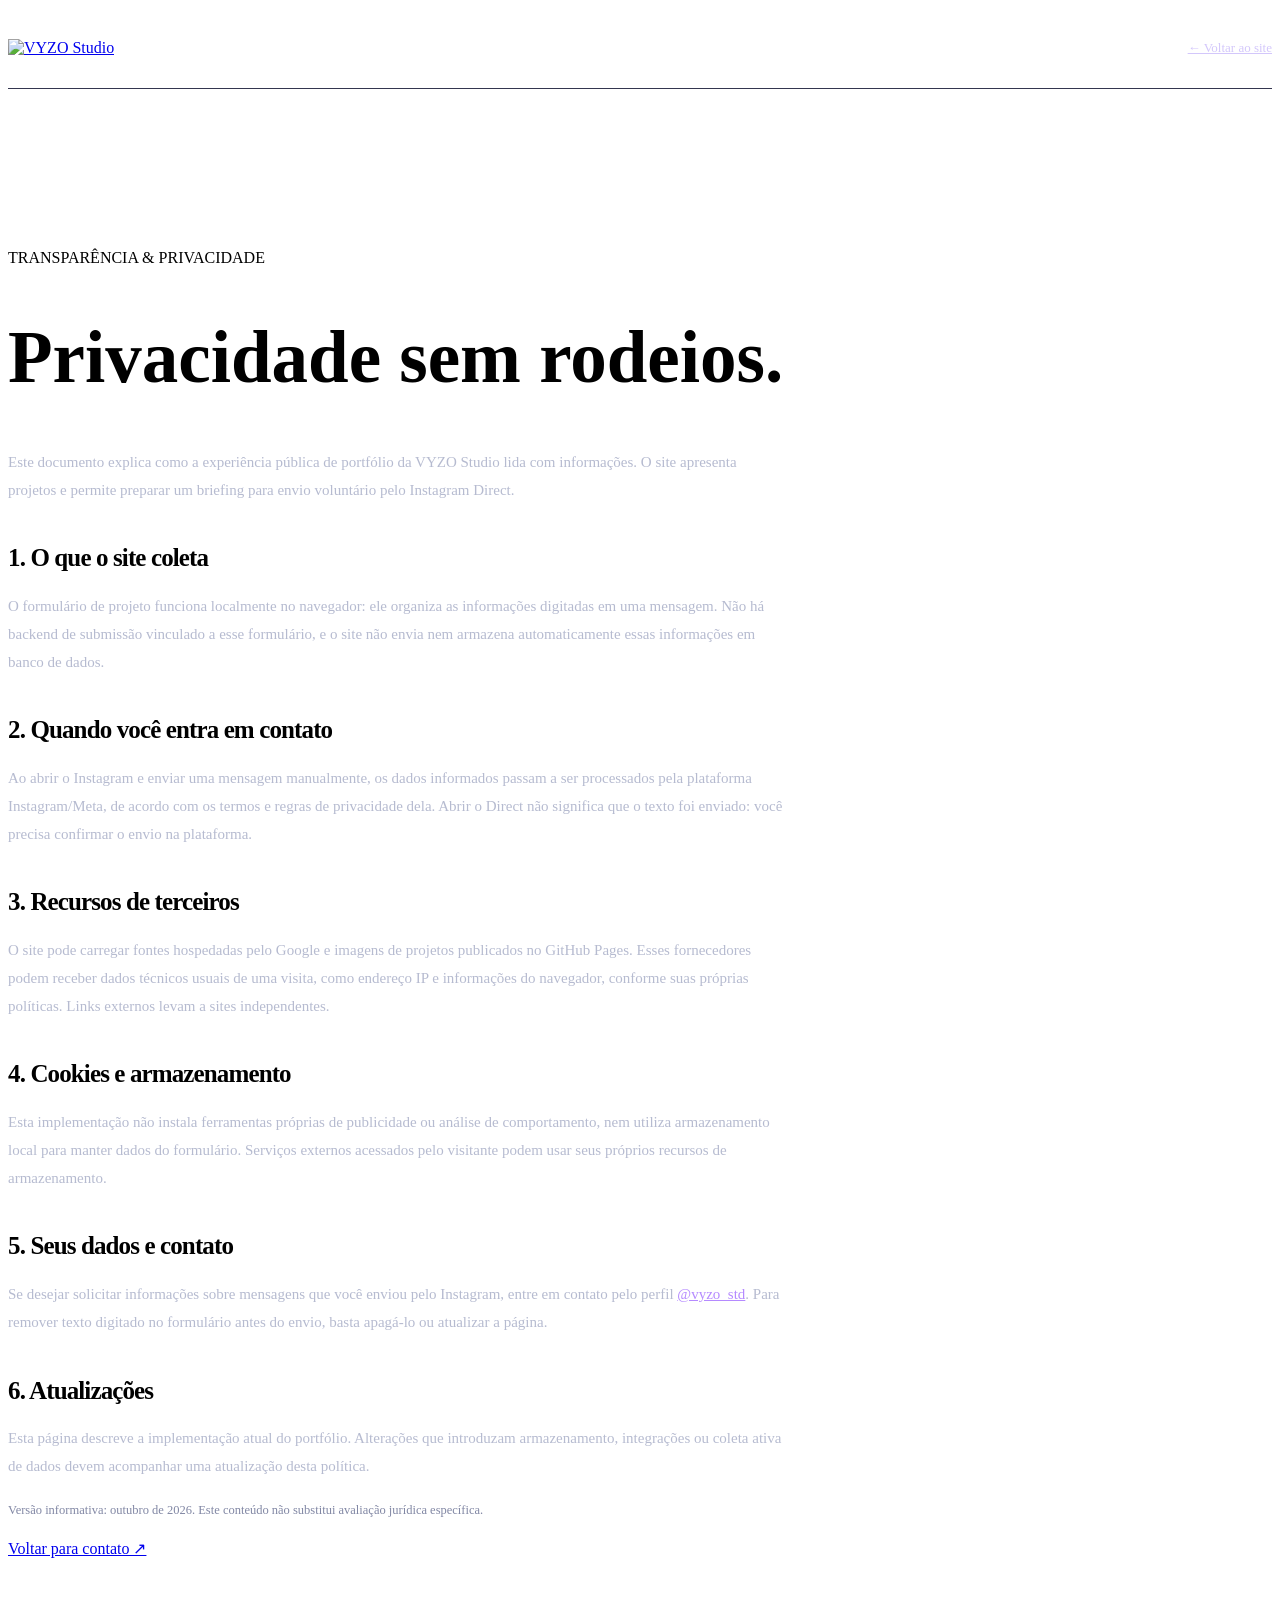
==== privacidade.html @ 5632caeb "docs: incluir privacidade.html no portfólio VYZO" ====
<!doctype html><html lang="pt-BR"><head><meta charset="utf-8"><meta name="viewport" content="width=device-width,initial-scale=1"><meta name="theme-color" content="#070911"><meta name="robots" content="index,follow"><meta name="description" content="Informações sobre privacidade e tratamento de dados no site VYZO Studio."><title>Privacidade — VYZO Studio</title><link rel="icon" href="assets/favicon.png"><link rel="stylesheet" href="styles.css"><style>.legal{padding-top:160px;padding-bottom:120px;max-width:1000px}.legal h1{font-size:clamp(44px,6vw,73px)}.legal h2{font-size:25px;margin-top:40px;letter-spacing:-.035em}.legal p,.legal li{color:#b6bbd0;line-height:1.85;font-size:15px}.legal li{margin-bottom:8px}.legal a:not(.button){color:#b58aff;text-decoration:underline}.legal small{color:#8187a4}.legal-header{height:80px;border-bottom:1px solid #34364f;display:flex;align-items:center;justify-content:space-between}.legal-header .brand{width:150px}.legal-header .brand img{width:135px}.legal-header>a:last-child{font-size:13px;color:#d3c7fb}.legal>article{max-width:780px}</style></head><body><header class="legal-header shell"><a class="brand" href="index.html" aria-label="VYZO Studio, início"><img src="assets/vyzo-logo.webp" alt="VYZO Studio"></a><a href="index.html">← Voltar ao site</a></header><main class="shell legal"><div class="kicker"><span class="small-square"></span> TRANSPARÊNCIA & PRIVACIDADE</div><h1>Privacidade <span class="gradient-text">sem rodeios.</span></h1><article><p>Este documento explica como a experiência pública de portfólio da VYZO Studio lida com informações. O site apresenta projetos e permite preparar um briefing para envio voluntário pelo Instagram Direct.</p><h2>1. O que o site coleta</h2><p>O formulário de projeto funciona localmente no navegador: ele organiza as informações digitadas em uma mensagem. Não há backend de submissão vinculado a esse formulário, e o site não envia nem armazena automaticamente essas informações em banco de dados.</p><h2>2. Quando você entra em contato</h2><p>Ao abrir o Instagram e enviar uma mensagem manualmente, os dados informados passam a ser processados pela plataforma Instagram/Meta, de acordo com os termos e regras de privacidade dela. Abrir o Direct não significa que o texto foi enviado: você precisa confirmar o envio na plataforma.</p><h2>3. Recursos de terceiros</h2><p>O site pode carregar fontes hospedadas pelo Google e imagens de projetos publicados no GitHub Pages. Esses fornecedores podem receber dados técnicos usuais de uma visita, como endereço IP e informações do navegador, conforme suas próprias políticas. Links externos levam a sites independentes.</p><h2>4. Cookies e armazenamento</h2><p>Esta implementação não instala ferramentas próprias de publicidade ou análise de comportamento, nem utiliza armazenamento local para manter dados do formulário. Serviços externos acessados pelo visitante podem usar seus próprios recursos de armazenamento.</p><h2>5. Seus dados e contato</h2><p>Se desejar solicitar informações sobre mensagens que você enviou pelo Instagram, entre em contato pelo perfil <a href="https://www.instagram.com/vyzo_std/" target="_blank" rel="noopener noreferrer">@vyzo_std</a>. Para remover texto digitado no formulário antes do envio, basta apagá-lo ou atualizar a página.</p><h2>6. Atualizações</h2><p>Esta página descreve a implementação atual do portfólio. Alterações que introduzam armazenamento, integrações ou coleta ativa de dados devem acompanhar uma atualização desta política.</p><p><small>Versão informativa: outubro de 2026. Este conteúdo não substitui avaliação jurídica específica.</small></p><a class="button button-primary" href="index.html#contato">Voltar para contato ↗</a></article></main></body></html>
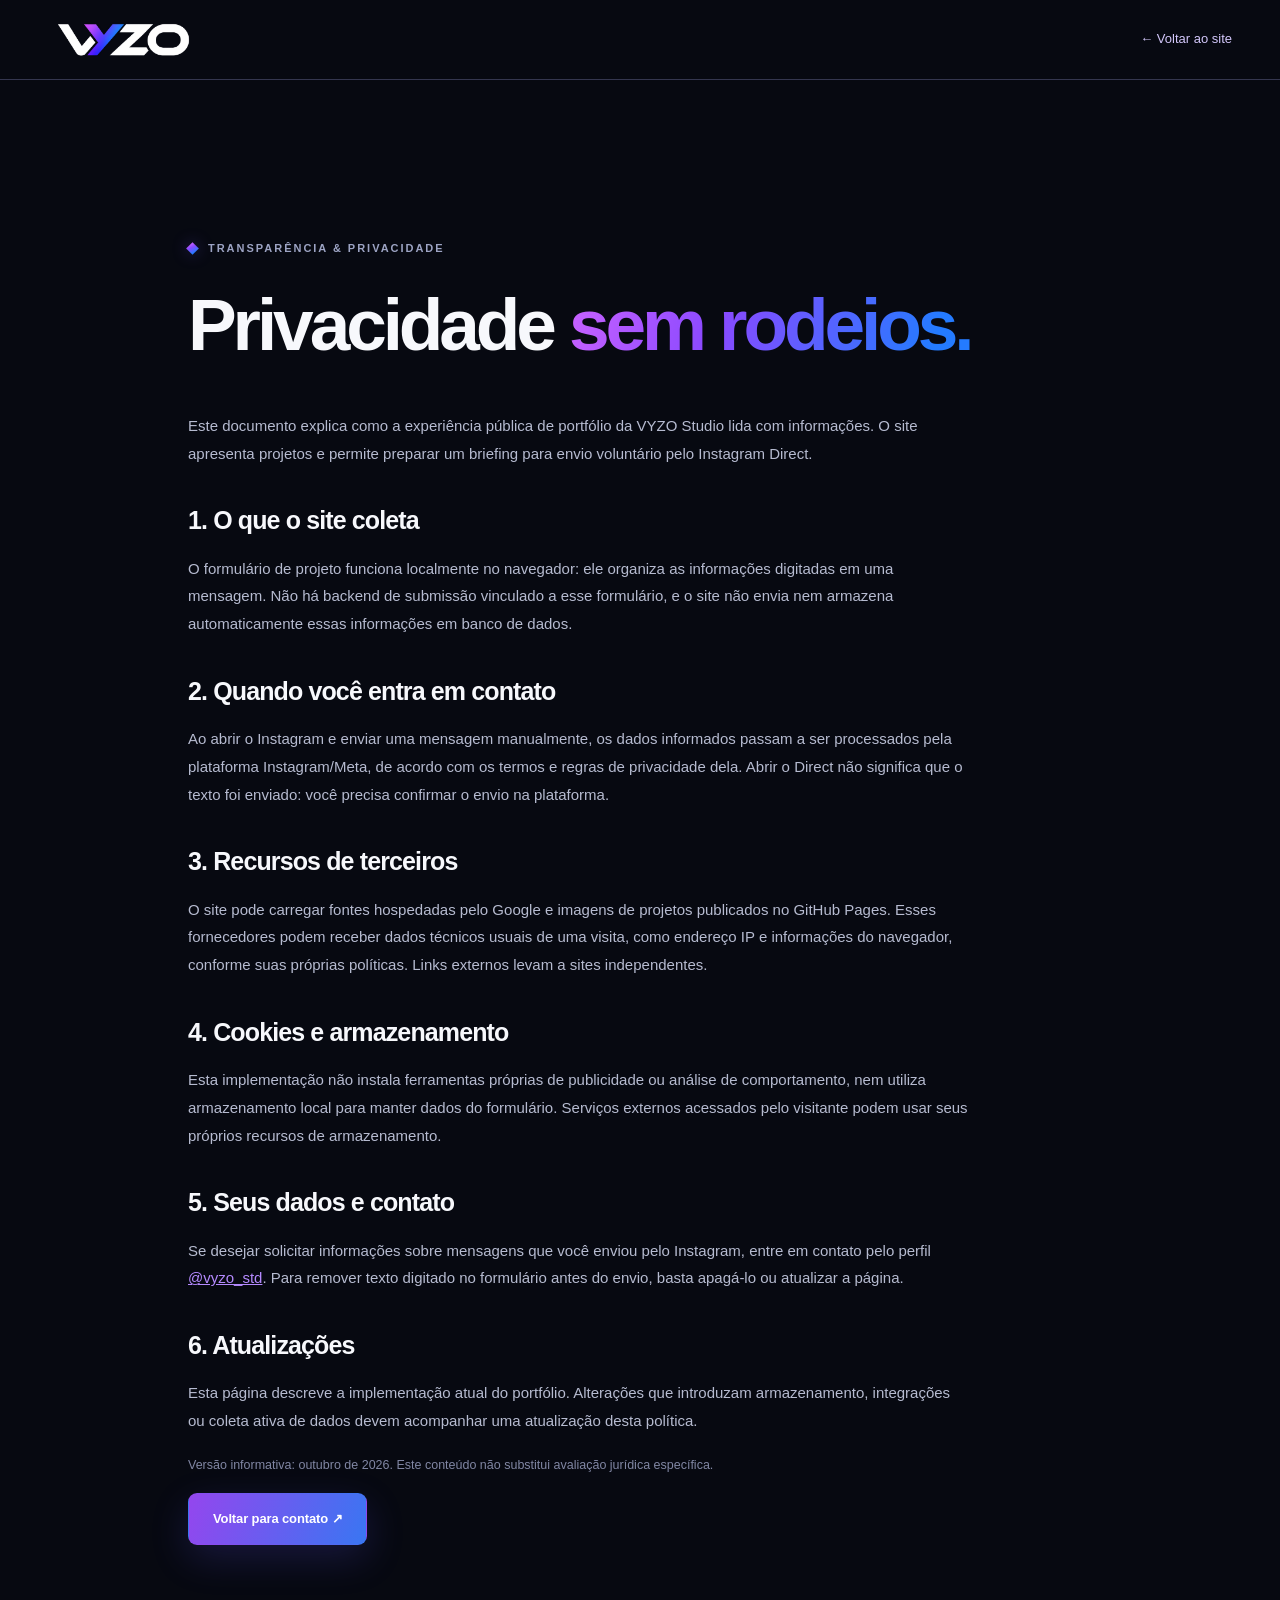
==== commit aa01acfd: "feat: publicar portfólio completo da VYZO Studio com assets e Pages" ====
--- a/privacidade.html
+++ b/privacidade.html
@@ -1 +1 @@
-<!doctype html><html lang="pt-BR"><head><meta charset="utf-8"><meta name="viewport" content="width=device-width,initial-scale=1"><meta name="theme-color" content="#070911"><meta name="robots" content="index,follow"><meta name="description" content="Informações sobre privacidade e tratamento de dados no site VYZO Studio."><title>Privacidade — VYZO Studio</title><link rel="icon" href="assets/favicon.png"><link rel="stylesheet" href="styles.css"><style>.legal{padding-top:160px;padding-bottom:120px;max-width:1000px}.legal h1{font-size:clamp(44px,6vw,73px)}.legal h2{font-size:25px;margin-top:40px;letter-spacing:-.035em}.legal p,.legal li{color:#b6bbd0;line-height:1.85;font-size:15px}.legal li{margin-bottom:8px}.legal a:not(.button){color:#b58aff;text-decoration:underline}.legal small{color:#8187a4}.legal-header{height:80px;border-bottom:1px solid #34364f;display:flex;align-items:center;justify-content:space-between}.legal-header .brand{width:150px}.legal-header .brand img{width:135px}.legal-header>a:last-child{font-size:13px;color:#d3c7fb}.legal>article{max-width:780px}</style></head><body><header class="legal-header shell"><a class="brand" href="index.html" aria-label="VYZO Studio, início"><img src="assets/vyzo-logo.webp" alt="VYZO Studio"></a><a href="index.html">← Voltar ao site</a></header><main class="shell legal"><div class="kicker"><span class="small-square"></span> TRANSPARÊNCIA & PRIVACIDADE</div><h1>Privacidade <span class="gradient-text">sem rodeios.</span></h1><article><p>Este documento explica como a experiência pública de portfólio da VYZO Studio lida com informações. O site apresenta projetos e permite preparar um briefing para envio voluntário pelo Instagram Direct.</p><h2>1. O que o site coleta</h2><p>O formulário de projeto funciona localmente no navegador: ele organiza as informações digitadas em uma mensagem. Não há backend de submissão vinculado a esse formulário, e o site não envia nem armazena automaticamente essas informações em banco de dados.</p><h2>2. Quando você entra em contato</h2><p>Ao abrir o Instagram e enviar uma mensagem manualmente, os dados informados passam a ser processados pela plataforma Instagram/Meta, de acordo com os termos e regras de privacidade dela. Abrir o Direct não significa que o texto foi enviado: você precisa confirmar o envio na plataforma.</p><h2>3. Recursos de terceiros</h2><p>O site pode carregar fontes hospedadas pelo Google e imagens de projetos publicados no GitHub Pages. Esses fornecedores podem receber dados técnicos usuais de uma visita, como endereço IP e informações do navegador, conforme suas próprias políticas. Links externos levam a sites independentes.</p><h2>4. Cookies e armazenamento</h2><p>Esta implementação não instala ferramentas próprias de publicidade ou análise de comportamento, nem utiliza armazenamento local para manter dados do formulário. Serviços externos acessados pelo visitante podem usar seus próprios recursos de armazenamento.</p><h2>5. Seus dados e contato</h2><p>Se desejar solicitar informações sobre mensagens que você enviou pelo Instagram, entre em contato pelo perfil <a href="https://www.instagram.com/vyzo_std/" target="_blank" rel="noopener noreferrer">@vyzo_std</a>. Para remover texto digitado no formulário antes do envio, basta apagá-lo ou atualizar a página.</p><h2>6. Atualizações</h2><p>Esta página descreve a implementação atual do portfólio. Alterações que introduzam armazenamento, integrações ou coleta ativa de dados devem acompanhar uma atualização desta política.</p><p><small>Versão informativa: outubro de 2026. Este conteúdo não substitui avaliação jurídica específica.</small></p><a class="button button-primary" href="index.html#contato">Voltar para contato ↗</a></article></main></body></html>+<!doctype html><html lang="pt-BR"><head><meta charset="utf-8"><meta name="viewport" content="width=device-width,initial-scale=1"><meta name="theme-color" content="#070911"><meta name="robots" content="index,follow"><meta name="description" content="Informações sobre privacidade e tratamento de dados no site VYZO Studio."><title>Privacidade — VYZO Studio</title><link rel="icon" href="assets/favicon.png"><link rel="stylesheet" href="styles.css"><style>.legal{padding-top:160px;padding-bottom:120px;max-width:1000px}.legal h1{font-size:clamp(44px,6vw,73px)}.legal h2{font-size:25px;margin-top:40px;letter-spacing:-.035em}.legal p,.legal li{color:#b6bbd0;line-height:1.85;font-size:15px}.legal li{margin-bottom:8px}.legal a:not(.button){color:#b58aff;text-decoration:underline}.legal small{color:#8187a4}.legal-header{height:80px;border-bottom:1px solid #34364f;display:flex;align-items:center;justify-content:space-between}.legal-header .brand{width:150px}.legal-header .brand img{width:135px}.legal-header>a:last-child{font-size:13px;color:#d3c7fb}.legal>article{max-width:780px}</style></head><body><header class="legal-header shell"><a class="brand" href="index.html" aria-label="VYZO Studio, início"><img src="assets/vyzo-logo.webp" alt="VYZO Studio"></a><a href="index.html">← Voltar ao site</a></header><main class="shell legal"><div class="kicker"><span class="small-square"></span> TRANSPARÊNCIA & PRIVACIDADE</div><h1>Privacidade <span class="gradient-text">sem rodeios.</span></h1><article><p>Este documento explica como a experiência pública de portfólio da VYZO Studio lida com informações. O site apresenta projetos e permite preparar um briefing para envio voluntário pelo Instagram Direct.</p><h2>1. O que o site coleta</h2><p>O formulário de projeto funciona localmente no navegador: ele organiza as informações digitadas em uma mensagem. Não há backend de submissão vinculado a esse formulário, e o site não envia nem armazena automaticamente essas informações em banco de dados.</p><h2>2. Quando você entra em contato</h2><p>Ao abrir o Instagram e enviar uma mensagem manualmente, os dados informados passam a ser processados pela plataforma Instagram/Meta, de acordo com os termos e regras de privacidade dela. Abrir o Direct não significa que o texto foi enviado: você precisa confirmar o envio na plataforma.</p><h2>3. Recursos de terceiros</h2><p>O site pode carregar fontes hospedadas pelo Google e imagens de projetos publicados no GitHub Pages. Esses fornecedores podem receber dados técnicos usuais de uma visita, como endereço IP e informações do navegador, conforme suas próprias políticas. Links externos levam a sites independentes.</p><h2>4. Cookies e armazenamento</h2><p>Esta implementação não instala ferramentas próprias de publicidade ou análise de comportamento, nem utiliza armazenamento local para manter dados do formulário. Serviços externos acessados pelo visitante podem usar seus próprios recursos de armazenamento.</p><h2>5. Seus dados e contato</h2><p>Se desejar solicitar informações sobre mensagens que você enviou pelo Instagram, entre em contato pelo perfil <a href="https://www.instagram.com/vyzo_std/" target="_blank" rel="noopener noreferrer">@vyzo_std</a>. Para remover texto digitado no formulário antes do envio, basta apagá-lo ou atualizar a página.</p><h2>6. Atualizações</h2><p>Esta página descreve a implementação atual do portfólio. Alterações que introduzam armazenamento, integrações ou coleta ativa de dados devem acompanhar uma atualização desta política.</p><p><small>Versão informativa: outubro de 2026. Este conteúdo não substitui avaliação jurídica específica.</small></p><a class="button button-primary" href="index.html#contato">Voltar para contato ↗</a></article></main></body></html>
--- a/styles.css
+++ b/styles.css
@@ -0,0 +1,35 @@
+:root{--bg:#070911;--bg2:#0b0e19;--panel:#101423;--panel2:#141929;--ink:#f7f8fc;--muted:#a3a8bc;--muted2:#737a93;--line:rgba(164,177,225,.15);--violet:#9d52ff;--electric:#3576ff;--cyan:#45bbff;--gradient:linear-gradient(108deg,#cb63ff 0%,#8a49ff 37%,#247bff 90%);--font:'DM Sans',Arial,sans-serif;--display:'Space Grotesk','Arial Narrow',Arial,sans-serif;--radius:18px;--max:1380px;--nav:88px;--ease:cubic-bezier(.2,.7,.2,1)}
+*,*::before,*::after{box-sizing:border-box}html{scroll-behavior:smooth;scroll-padding-top:calc(var(--nav) + 18px)}body{margin:0;background:var(--bg);font:400 16px/1.6 var(--font);color:var(--ink);overflow-x:hidden;-webkit-font-smoothing:antialiased}body.modal-open{overflow:hidden}::selection{background:#6744ef;color:white}a{color:inherit;text-decoration:none}button,input,textarea,select{font:inherit}button{cursor:pointer}button:disabled{cursor:not-allowed}img{display:block;max-width:100%}h1,h2,h3,h4,p{margin-top:0}h1,h2,h3,h4{font-family:var(--display);line-height:1.06;letter-spacing:-.056em}p{color:var(--muted)}[hidden]{display:none!important}.shell{max-width:var(--max);padding-left:48px;padding-right:48px;margin-inline:auto}.skip-link{position:fixed;z-index:999;left:14px;top:-80px;background:white;color:#111;padding:12px 18px;border-radius:8px}.skip-link:focus{top:12px}:focus-visible{outline:3px solid #bd8cff;outline-offset:4px}.gradient-text{background:var(--gradient);-webkit-background-clip:text;background-clip:text;-webkit-text-fill-color:transparent}.gradient-dot{color:#9054ff}.ambient{position:absolute;pointer-events:none;inset:0;width:100%;max-width:100%;overflow:hidden;z-index:-1}.ambient-a:before{content:"";position:absolute;width:700px;height:700px;left:-450px;top:-120px;filter:blur(85px);background:#35127038;border-radius:50%}.ambient-b:before{content:"";position:absolute;width:620px;height:550px;right:-380px;top:320px;filter:blur(95px);background:#1c4fd833;border-radius:50%}
+/* Navigation */
+.site-header{position:fixed;inset:0 0 auto;z-index:100;height:var(--nav);border-bottom:1px solid rgba(255,255,255,.055);transition:background .3s,box-shadow .3s;backdrop-filter:blur(17px);-webkit-backdrop-filter:blur(17px);background:rgba(7,9,17,.69)}.site-header.scrolled{background:rgba(7,9,17,.94);box-shadow:0 9px 45px #0003}.nav-shell{height:100%;display:flex;align-items:center;justify-content:space-between;gap:30px}.brand{width:177px;display:flex;flex-direction:column;align-items:center;flex-shrink:0;line-height:1}.brand img{width:164px;height:45px;object-fit:contain}.brand span{font-size:8px;font-weight:700;letter-spacing:.61em;color:#d0d1ed;margin-top:-1px;padding-left:.7em}.desktop-nav{display:flex;gap:38px;align-items:center;margin-left:auto;margin-right:50px}.desktop-nav a,.nav-contact{font-size:13px;font-weight:600;color:#cad0df;transition:color .25s}.desktop-nav a:hover,.desktop-nav a.active{color:white}.nav-contact{border:1px solid #7588e855;padding:12px 21px;border-radius:30px;color:#fff;white-space:nowrap}.nav-contact:hover{background:#222546;border-color:#8c69ff}.nav-contact span{color:#9e67ff;margin-left:15px}.mobile-toggle,.mobile-menu{display:none}
+/* Hero */
+.hero{position:relative;min-height:830px;padding-top:180px;padding-bottom:120px;display:grid;grid-template-columns:52% 48%;align-items:center;isolation:isolate}.hero::before{content:"";position:absolute;z-index:-1;left:42%;top:140px;width:700px;height:640px;background:radial-gradient(ellipse,rgba(50,35,115,.19),transparent 65%)}.hero-copy{position:relative;z-index:4;padding-bottom:35px}.eyebrow{display:flex;align-items:center;gap:11px;font-size:11px;font-weight:700;letter-spacing:.15em;color:#b7b9cd}.signal{display:inline-block;width:7px;height:7px;box-shadow:0 0 0 5px #9b5cff20,0 0 18px #b35dff;border-radius:50%;background:#ba71ff;margin-right:3px}.eyebrow-slash{color:#9658fe}.hero h1{font-size:clamp(58px,5.45vw,86px);letter-spacing:-.075em;line-height:1.035;margin:28px 0 30px;font-weight:700}.hero h1 em{font-style:normal}.hero-copy>p{font-size:17px;line-height:1.85;max-width:540px;margin-bottom:37px;color:#aeb1c5}.hero-actions{display:flex;align-items:center;flex-wrap:wrap;gap:15px}.button{display:inline-flex;justify-content:center;align-items:center;gap:20px;min-height:52px;padding:15px 24px;border-radius:9px;font-size:13px;font-weight:700;letter-spacing:-.01em;border:1px solid transparent;transition:transform .25s var(--ease),box-shadow .25s,background .25s,color .25s}.button:hover{transform:translateY(-3px)}.button-primary{background:linear-gradient(110deg,#9446ee,#3976f2);box-shadow:0 13px 38px #6255fa30;color:#fff}.button-primary:hover{box-shadow:0 15px 40px #7c55fd55}.button-ghost{border:1px solid #303446;color:#fff;background:#121623}.button-ghost:hover{background:#1b2035;border-color:#6d65aa}.hero-bottom{display:flex;gap:18px;align-items:center;margin-top:76px;color:#e8e8f7}.avatars{display:flex;padding-left:8px}.avatars span{width:33px;height:33px;border-radius:50%;margin-left:-8px;border:2px solid #090b14;background:linear-gradient(140deg,#2f214b,#201a45);display:grid;place-items:center;color:#b5a0e9;font-size:12px;font-weight:700}.avatars span:nth-child(2){background:#251955}.avatars span:nth-child(3){background:#1c2c5a}.avatars span:nth-child(4){background:#152642}.hero-bottom strong{display:block;font-size:12px;letter-spacing:.015em}.hero-bottom small{display:block;color:#8d91aa;font-size:12px;line-height:1.3;margin-top:3px}.hero-visual{position:relative;width:100%;height:600px;perspective:1300px;isolation:isolate}.hero-ring{position:absolute;border:1px solid #8f52ff50;border-radius:50%;pointer-events:none}.hero-ring-1{inset:0 0 0 4%;transform:scale(.94) rotateX(56deg) rotate(-21deg);box-shadow:0 0 50px #7451ff11}.hero-ring-2{inset:10% -12% 12% -6%;transform:rotateX(75deg) rotate(18deg);border-color:#256dff66}.hero-glow{position:absolute;inset:4%;background:radial-gradient(ellipse,#5136ff30,transparent 62%);filter:blur(35px)}.hero-app{width:490px;height:435px;position:absolute;z-index:2;left:9%;top:12%;border-radius:14px;background:linear-gradient(137deg,#121730 3%,#0a0e1b 70%);border:1px solid #6970b46b;overflow:hidden;box-shadow:27px 42px 55px #0009,0 0 70px #615aff20, inset 0 0 22px #fff1;transform:rotateY(-15deg) rotateX(8deg) rotateZ(1deg);transition:transform .25s var(--ease);transform-style:preserve-3d}.mock-head{height:42px;display:flex;align-items:center;justify-content:space-between;gap:10px;padding:0 18px;border-bottom:1px solid #ffffff19;font-size:8px;color:#a7aac9;letter-spacing:.16em;font-weight:600;background:#111524dd;position:relative;z-index:4}.mock-dots{display:flex;gap:5px}.mock-dots b{width:7px;height:7px;background:#57566e;border-radius:50%}.mock-dots b:first-child{background:#a45bf9}.mock-dots b:nth-child(2){background:#4c6de5}.mock-main{position:relative;z-index:3;padding:36px 34px}.mock-id{color:#f2f1ff;font-size:10px;letter-spacing:.14em}.mock-id span{color:#919ab7}.mock-title{font-family:var(--display);font-size:49px;line-height:1.03;letter-spacing:-.065em;font-weight:700;margin-top:24px}.mock-title i{font-style:normal;color:#b777ff}.mock-description{color:#d0cce9;font-size:10px;margin-top:17px;line-height:1.6}.mock-cta{display:flex;align-items:center;gap:15px;font-size:9px;color:#dfc9ff;letter-spacing:.14em;margin-top:19px}.mock-cta span{display:grid;place-items:center;background:#7444ef;border-radius:50%;width:27px;height:27px;color:#fff;font-size:13px}.mock-shape{position:absolute;pointer-events:none}.shape-one{right:-65px;top:85px;height:270px;width:280px;border-radius:50%;border:40px solid #4059ed77;transform:rotateX(30deg) rotateY(-25deg);box-shadow:0 0 80px #4967ff60,inset 0 0 60px #ba4cff44}.shape-two{right:68px;top:110px;width:115px;height:115px;border-radius:50%;background:radial-gradient(circle at 30% 22%,#b968ff,#4323c0 45%,#0a1326 70%);filter:blur(1px)}.mock-foot{position:absolute;bottom:0;width:100%;display:flex;justify-content:space-between;padding:13px 18px;color:#67718e;border-top:1px solid #ffffff10;font-size:8px;letter-spacing:.17em;z-index:3}.floating-panel{display:flex;align-items:center;gap:12px;position:absolute;z-index:5;border:1px solid #5f649b60;background:linear-gradient(150deg,#20233ccf,#101525e9);box-shadow:0 24px 44px #0008,0 0 24px #5959ec20;backdrop-filter:blur(14px);padding:15px 17px;border-radius:11px;font-size:9px;letter-spacing:.09em;color:#9da5c6;line-height:1.75}.floating-panel strong{color:#fff;font-size:12px;letter-spacing:0}.fp-icon{display:grid;place-items:center;color:#fff;font-size:21px;background:linear-gradient(135deg,#773be7,#b85bf5);width:40px;height:40px;border-radius:10px}.fp-blue{background:linear-gradient(135deg,#385dff,#43afff)}.fp-top{top:3%;right:0;transform:rotate(5deg)}.fp-bottom{left:0;bottom:17%;transform:rotate(-4deg)}.visual-coordinate{position:absolute;bottom:2%;right:3%;left:9%;font-size:9px;letter-spacing:.15em;color:#777f9c;display:flex;justify-content:space-between}.scroll-hint{position:absolute;left:48px;bottom:28px;display:flex;align-items:center;gap:12px;font-size:10px;font-weight:700;letter-spacing:.2em;color:#848ba9}.scroll-hint span:last-child{font-size:16px;color:#b18bff}.scroll-line{display:inline-block;width:45px;height:1px;background:#6f5d9a}
+/* General sections */
+.section{padding-top:136px;padding-bottom:130px;position:relative}.section-index{display:flex;justify-content:space-between;align-items:center;border-top:1px solid var(--line);padding-top:19px;font-size:10px;letter-spacing:.19em;font-weight:700;color:#8892b1}.section-index span:first-child{color:#8c79cf}.kicker{display:flex;align-items:center;gap:11px;font-size:11px;letter-spacing:.18em;font-weight:700;color:#9da4c4;margin-bottom:28px}.small-square{width:9px;height:9px;transform:rotate(45deg);display:inline-block;background:var(--gradient);box-shadow:0 0 16px #785bf75e}.section h2{font-size:clamp(38px,4.8vw,69px);line-height:1.1;letter-spacing:-.065em;margin-bottom:26px}.section-head{display:flex;justify-content:space-between;align-items:end;gap:70px;padding-top:78px;margin-bottom:62px}.section-head h2{margin-bottom:0}.section-head>p{max-width:380px;line-height:1.9;margin:0 0 8px;font-size:15px}.section-head>div{min-width:0} .js [data-reveal]{opacity:0;transform:translateY(23px);transition:opacity .8s var(--ease),transform .8s var(--ease)}.js [data-reveal].in-view{opacity:1;transform:none}
+.ticker{border-block:1px solid #34315066;background:#100f1e;overflow:hidden;height:61px;display:flex;align-items:center}.ticker-inner{white-space:nowrap;display:inline-block;flex:none;font-family:var(--display);font-size:12px;font-weight:700;letter-spacing:.17em;color:#b8b3dc;animation:marquee 31s linear infinite}.ticker-inner i{font-style:normal;color:#9469ff;margin-inline:30px;font-size:17px}@keyframes marquee{to{transform:translateX(-50%)}}
+/* About */
+.section-about{padding-bottom:145px}.about-layout{display:grid;grid-template-columns:1fr .9fr;gap:9%;padding-top:83px}.about-intro h2{margin-bottom:31px}.about-intro>p{max-width:555px;font-size:17px;line-height:1.92;margin-bottom:33px}.text-arrow{display:inline-flex;align-items:center;gap:38px;border-bottom:1px solid #7d6dbb;padding-bottom:10px;font-size:13px;font-weight:700;color:#f6f1ff}.text-arrow span{color:#ab82ff;font-size:17px}.text-arrow:hover{color:#aa83ff}.about-right{padding-top:7px}.about-art{min-height:252px;position:relative;overflow:hidden;border:1px solid #a5a4f027;background:radial-gradient(circle at 75% 30%,#3a3bd750,#0c1020 60%),linear-gradient(130deg,#111626,#080914);border-radius:13px;display:flex;align-items:center;justify-content:center}.about-art>span{font-family:var(--display);font-size:clamp(60px,7.4vw,110px);font-weight:700;letter-spacing:-.08em;color:#d9daf7;z-index:2;filter:drop-shadow(0 0 18px #674eff45)}.stroke-y{color:#8f65ff}.art-orbit{position:absolute;width:430px;height:340px;transform:rotate(-27deg);border:1px solid #bd85ff73;border-radius:50%;left:-50px;bottom:-150px;box-shadow:0 0 30px #805bff38}.art-tag{position:absolute;top:24px;right:24px;text-align:right;font-size:9px;letter-spacing:.12em;color:#a8a6c3;line-height:1.6}.about-values{display:grid;grid-template-columns:repeat(3,1fr);gap:17px;margin-top:25px}.about-values>div{border-top:1px solid #56517f70;padding-top:17px}.value-no{color:#8457e6;font-size:11px}.about-values h3{font-size:15px;letter-spacing:-.035em;margin:12px 0 10px}.about-values p{font-size:12px;line-height:1.65;color:#858ba6;margin:0}
+/* Services */
+.services-section{background:linear-gradient(180deg,#0b0e1a,#0b0d18 62%,#080a14)}.services-layout{display:grid;grid-template-columns:repeat(2,minmax(0,1fr));gap:18px}.service-card{min-height:340px;border:1px solid #858ac72b;border-radius:17px;background:radial-gradient(circle at 100% 0,#35377625,transparent 62%),#101422;position:relative;overflow:hidden;padding:35px 38px 28px;display:flex;flex-direction:column;transition:transform .35s,border-color .35s,box-shadow .35s}.service-card:hover{border-color:#9b6afa90;transform:translateY(-6px);box-shadow:0 24px 70px #0006}.service-card .service-top{display:flex;justify-content:space-between;align-items:start;gap:22px}.service-icon{width:56px;height:56px;border:1px solid #b28bff55;border-radius:13px;display:grid;place-items:center;background:#1e1b3b85;font-size:29px;color:#a16fff}.service-count{color:#8586aa;font:700 12px var(--display);letter-spacing:.12em}.service-card h3{font-size:29px;letter-spacing:-.052em;max-width:330px;margin:37px 0 13px}.service-card p{font-size:14px;line-height:1.72;margin:0 0 19px;max-width:485px}.service-tags{display:flex;flex-wrap:wrap;gap:8px;margin-top:auto;padding-bottom:25px}.service-tags span{border:1px solid #6d6a994a;padding:5px 10px;border-radius:30px;color:#bdc0d3;font-size:10px;letter-spacing:.02em}.service-action{background:transparent;border:0;border-top:1px solid #ffffff1a;padding:19px 0 0;display:flex;align-items:center;justify-content:space-between;text-align:left;width:100%;color:#eee8ff;font-size:12px;font-weight:700}.service-action span{color:#b96cff;font-size:18px;transition:transform .25s}.service-action:hover span{transform:translate(3px,-3px)}.service-card::after{content:"";width:260px;height:260px;position:absolute;right:-150px;top:-160px;border-radius:50%;background:#9161fa15;filter:blur(35px)}.service-card:nth-child(2){background:radial-gradient(circle at 100% 0,#2d6bd52a,transparent 62%),#101422}.service-card:nth-child(3){background:radial-gradient(circle at 100% 0,#6339ad38,transparent 62%),#101422}.service-card:nth-child(4){background:radial-gradient(circle at 100% 0,#2367a636,transparent 62%),#101422}
+/* Portfolio */
+.portfolio-section{padding-bottom:145px}.filter-row{display:flex;gap:9px;flex-wrap:wrap;margin-bottom:34px}.filter{border:1px solid #383b51;background:#111522;border-radius:30px;padding:12px 22px;font-size:12px;font-weight:700;color:#a7abc3;transition:background .2s,border-color .2s,color .2s}.filter:hover{border-color:#725ed0;color:white}.filter.active{background:#f3f1ff;color:#13121f;border-color:#f3f1ff}.filter span{margin-left:12px;font-size:10px;color:#8058de}.project-grid{display:grid;grid-template-columns:repeat(12,minmax(0,1fr));gap:20px;align-items:stretch}.project-card{grid-column:span 6;position:relative;border:1px solid #4041589c;border-radius:16px;overflow:hidden;background:#101321;min-width:0;transition:transform .3s,border-color .3s}.project-card:nth-child(1),.project-card:nth-child(4){grid-column:span 7}.project-card:nth-child(2),.project-card:nth-child(3){grid-column:span 5}.project-card:hover{transform:translateY(-5px);border-color:#a273ff9c}.project-media{display:block;position:relative;height:320px;overflow:hidden;background:#191d30}.project-card:nth-child(1) .project-media,.project-card:nth-child(4) .project-media{height:360px}.project-media::after{content:"";pointer-events:none;position:absolute;inset:0;background:linear-gradient(to top,#0c0d16 0%,transparent 43%)}.project-media img{width:100%;height:100%;object-fit:cover;transition:transform .75s var(--ease)}.project-card:hover .project-media img{transform:scale(1.045)}.project-card[data-project="gng"] .project-media img{object-position:top center}.project-card[data-project="haus"] .project-media img{object-position:center 35%}.project-card[data-project="luence"] .project-media img{object-position:center 37%}.project-card[data-project="vyzo-brand"] .project-media img{object-position:center 26%}.project-card[data-project="gng-deck"] .project-media img{object-position:center}.media-fallback{position:absolute;inset:0;display:flex;flex-direction:column;align-items:flex-start;justify-content:center;padding:35px;background:radial-gradient(circle at 75% 25%,var(--fall,#5447ac) 0,transparent 44%),linear-gradient(160deg,#222b4b,#080b16)}.media-fallback span{font-size:10px;letter-spacing:.19em;color:#c7c5f6}.media-fallback strong{font:700 clamp(30px,5vw,53px)/1.05 var(--display);margin-top:16px;letter-spacing:-.05em}.project-media img[hidden]+.media-fallback{display:flex}.project-media .media-fallback{display:none}.project-number{position:absolute;left:21px;top:22px;color:#fff;font-size:10px;letter-spacing:.1em;background:#070a17ba;border:1px solid #ffffff25;padding:8px 11px;border-radius:40px;z-index:2}.project-open-icon{position:absolute;right:23px;bottom:23px;display:grid;place-items:center;width:44px;height:44px;z-index:3;background:#f6f5ff;color:#0c1227;border-radius:50%;font-size:20px;box-shadow:0 10px 30px #0006}.project-info{padding:24px 26px 29px;display:flex;justify-content:space-between;gap:25px;align-items:end}.project-info .cat{font-size:10px;letter-spacing:.14em;color:#ad83ff;font-weight:700;margin-bottom:8px}.project-info h3{font-size:26px;letter-spacing:-.05em;margin:0 0 10px}.project-info p{font-size:13px;line-height:1.6;margin:0;max-width:450px}.case-link{border:1px solid #55536e;border-radius:50%;width:38px;height:38px;display:grid;place-items:center;flex:0 0 38px;background:transparent;color:#fff;font-size:17px}.project-disclaimer{margin-top:24px;font-size:11px;color:#717b97}.project-grid .project-card[hidden]{display:none}
+/* Spotlight */
+.spotlight-section{background:radial-gradient(ellipse at 72% 49%,#2b297340,transparent 48%),#0c0f1d;border-block:1px solid #4a427150}.spotlight-layout{display:grid;grid-template-columns:.9fr 1.1fr;gap:8%;align-items:center}.spotlight-left>p{max-width:485px;font-size:15px;line-height:1.9;margin-bottom:32px}.feature-list{padding:0;margin:0 0 34px;list-style:none}.feature-list li{border-bottom:1px solid #8b88c22c;padding:12px 0;font-size:13px;color:#c5c7df}.feature-list li span{color:#a86eff;margin-right:13px}.spotlight-right{min-width:0}.spotlight-browser{position:relative;background:#14172b;border:1px solid #58578f70;border-radius:12px;padding-bottom:0;overflow:visible;box-shadow:18px 30px 75px #000a}.spotlight-browser>.mock-head{border-radius:11px 11px 0 0}.spotlight-browser>img{width:100%;height:auto;aspect-ratio:1540/960;object-fit:cover;object-position:top}.spotlight-float{position:absolute;bottom:-25px;left:-45px;border:1px solid #6a6598be;background:#171a2de9;backdrop-filter:blur(12px);border-radius:11px;padding:19px 24px;box-shadow:0 25px 45px #0009}.spotlight-float span{display:block;color:#a47dff;font-size:9px;letter-spacing:.16em;font-weight:700}.spotlight-float strong{display:block;font:700 20px var(--display);margin-top:4px}.spotlight-float small{color:#a1a9c1;font-size:11px}.under-browser{display:flex;justify-content:space-between;padding:36px 0 0;font-size:10px;letter-spacing:.14em;color:#777d9f}
+/* Process */
+.process-list{border-top:1px solid #45465f}.process-item{display:grid;grid-template-columns:130px 1fr 1fr 40px;align-items:center;gap:24px;min-height:121px;border-bottom:1px solid #43445d;padding:23px 4px;position:relative}.process-item .stage-number{font:500 35px var(--display);letter-spacing:-.055em;color:#a288fe}.process-item h3{font-size:26px;margin:0;letter-spacing:-.045em}.process-item p{margin:0;max-width:415px;font-size:13px;line-height:1.65}.process-item .stage-arrow{width:36px;height:36px;border:1px solid #4a5072;border-radius:50%;display:grid;place-items:center;color:#aca0e4}.process-item:hover{background:linear-gradient(90deg,#15152b,transparent)}.process-item:hover .stage-arrow{color:#fff;background:#6050af}
+/* Value */
+.value-section{overflow:hidden;padding-bottom:75px}.value-content{padding-top:88px;max-width:810px}.value-content p{font-size:16px;max-width:695px;line-height:1.9}.benefits{display:grid;grid-template-columns:repeat(4,1fr);gap:15px;margin-top:65px}.benefit-card{border-top:1px solid #6c67ab;padding:22px 10px 20px 0}.benefit-card .benefit-mark{font-size:22px;display:inline-flex;align-items:center;justify-content:center;width:38px;height:38px;border-radius:10px;background:#29204e; color:#b890ff;margin-bottom:30px}.benefit-card h3{font-size:19px;margin:0 0 11px;letter-spacing:-.035em}.benefit-card p{font-size:12px;line-height:1.7;max-width:275px;margin:0}.big-statement{text-align:center;margin-top:122px;font:700 clamp(40px,7.3vw,112px)/1 var(--display);letter-spacing:-.085em;color:#171b30;white-space:normal;overflow-wrap:normal;pointer-events:none}.big-statement span{color:#40295a}
+/* Contact */
+.contact-section{background:radial-gradient(circle at 18% 53%,#5b299526,transparent 45%),radial-gradient(circle at 84% 35%,#183a7b33,transparent 40%),#090c18;padding-bottom:126px}.contact-layout{display:grid;grid-template-columns:.8fr 1fr;gap:9%;padding-top:86px;align-items:start}.contact-copy{padding-top:28px}.contact-copy h2{font-size:clamp(43px,5.1vw,70px)}.contact-copy>p{font-size:16px;line-height:1.85;max-width:415px}.contact-social{margin-top:92px;border-top:1px solid #6c5f9c;padding-top:24px;max-width:320px}.contact-social>span{display:block;color:#a1a3c4;font-size:10px;letter-spacing:.14em;font-weight:700}.contact-social>a{display:flex;justify-content:space-between;font:700 24px var(--display);letter-spacing:-.04em;margin-top:12px}.contact-social>a span{color:#aa74ff}.contact-social>small{color:#818aa4;font-size:12px}.contact-form-wrap{border:1px solid #5a587f7a;border-radius:17px;padding:32px 37px 38px;background:linear-gradient(145deg,#181a30dd,#101524e6);box-shadow:0 30px 100px #0005}.form-top{display:flex;justify-content:space-between;border-bottom:1px solid #ffffff1c;padding-bottom:16px;color:#9b90d4;letter-spacing:.12em;font-size:10px;font-weight:700}.contact-form-wrap h3{font-size:29px;margin:31px 0 8px}.contact-form-wrap>p{font-size:13px;line-height:1.75;max-width:540px;margin-bottom:28px}.field-row{display:grid;grid-template-columns:repeat(2,minmax(0,1fr));gap:16px;margin-bottom:18px}form label{display:block;color:#dedff0;font-size:12px;font-weight:700;letter-spacing:.01em}form label b{color:#c186ff}form label small{color:#7f869e;margin-left:3px}form input,form select,form textarea{display:block;width:100%;margin-top:9px;background:#0c1020;border:1px solid #363b59;color:#eeeefa;outline:none;border-radius:8px;min-height:47px;padding:11px 13px;font-size:12px;transition:border .2s,box-shadow .2s}form textarea{min-height:111px;resize:vertical}form input::placeholder,form textarea::placeholder{color:#70768f}form input:focus,form select:focus,form textarea:focus{border-color:#9d79fa;box-shadow:0 0 0 3px #ac68fa1b}form input[aria-invalid="true"],form textarea[aria-invalid="true"],form select[aria-invalid="true"]{border-color:#ff889d}.form-hint{font-size:11px;line-height:1.65;color:#8a92a9;margin-top:18px}.form-submit{margin-top:9px;width:100%;justify-content:space-between;padding-inline:19px}.form-feedback{margin-top:22px;background:#111a32;border:1px solid #7778ba;padding:20px;border-radius:10px}.form-feedback>strong{font-size:15px}.form-feedback>p{font-size:12px;margin:6px 0 12px}.feedback-buttons{display:flex;gap:8px;flex-wrap:wrap}.feedback-buttons .button{padding:9px 13px;min-height:40px;font-size:11px}.form-feedback textarea{min-height:100px;margin-top:14px;color:#bcc4dc}
+/* Footer */
+.footer{background:#060810;border-top:1px solid #53527a50}.footer-main{padding:75px 0 74px;display:grid;grid-template-columns:2.3fr 1fr 1fr 1.5fr;gap:40px}.footer-brand>.brand{align-items:flex-start}.footer-brand>.brand span{margin-left:30px}.footer-brand p{font-size:15px;line-height:1.7;color:#a0a5c0;margin:25px 0 0}.footer-col{display:flex;flex-direction:column;gap:12px;align-items:flex-start}.footer-col strong{font-size:10px;letter-spacing:.18em;color:#a78ff1;margin-bottom:10px}.footer-col a{font-size:12px;color:#a3aabf}.footer-col a:hover{color:#fff}.footer-right span{font-size:10px;color:#9a9bb7;letter-spacing:.15em}.footer-right b{display:block;font:700 28px/1.08 var(--display);letter-spacing:-.03em;margin-top:21px}.footer-right i{font-style:normal;color:#ae6fff}.footer-bottom{display:flex;align-items:center;justify-content:space-between;gap:25px;padding:22px 0;border-top:1px solid #3b3c53;color:#747b96;font-size:9px;letter-spacing:.12em}.footer-bottom div{display:flex;gap:24px}.footer-bottom a:hover{color:white}
+/* Modal */
+.modal-backdrop{position:fixed;z-index:600;inset:0;padding:25px;background:#050611de;backdrop-filter:blur(13px);display:flex;align-items:center;justify-content:center}.modal{position:relative;width:min(100%,900px);max-height:min(92vh,920px);overflow-y:auto;border:1px solid #9b8cff69;background:#0d1120;border-radius:17px;box-shadow:0 30px 110px #000c;scrollbar-color:#474267 #0d1120}.modal-close{position:sticky;float:right;z-index:30;top:14px;margin:14px 14px -59px 0;display:grid;place-items:center;width:41px;height:41px;background:#1a1d31;border:1px solid #696882;color:#fff;border-radius:50%;font-size:15px}.modal-hero{height:300px;background:radial-gradient(circle at 65% 25%,#7752a565,#182039);position:relative;overflow:hidden}.modal-hero img{width:100%;height:100%;object-fit:cover;object-position:top}.modal-hero::after{content:"";position:absolute;inset:0;background:linear-gradient(0deg,#0d1120,transparent 80%)}.modal-body{padding:39px 45px 45px}.modal-eyebrow{font-size:10px;letter-spacing:.16em;color:#ac8bfd;font-weight:700}.modal-body h2{font-size:clamp(36px,5vw,55px);margin:12px 0 20px}.modal-body p{max-width:720px;line-height:1.8;font-size:14px}.modal-detail{display:grid;grid-template-columns:1fr 1fr;gap:35px;border-top:1px solid #3e415a;margin-top:26px;padding-top:26px}.modal-detail h3{font-size:16px;letter-spacing:0}.modal-detail ul{padding-left:20px;color:#b9bad1;font-size:13px;line-height:1.9}.modal-actions{display:flex;gap:12px;flex-wrap:wrap;margin-top:28px}.modal-gallery{display:grid;grid-template-columns:repeat(3,1fr);gap:9px;margin-top:25px}.modal-gallery button{border:1px solid #5a5d7a;background:#14182c;padding:0;border-radius:7px;overflow:hidden;aspect-ratio:1.45}.modal-gallery img{width:100%;height:100%;object-fit:cover}.modal-gallery button:hover{border-color:#ac83ff}.toast{position:fixed;z-index:999;right:24px;bottom:22px;background:#252349;border:1px solid #a47cfc;color:#f4efff;padding:14px 19px;border-radius:9px;box-shadow:0 15px 50px #0008;font-size:13px}
+/* Responsive */
+@media(max-width:1250px){.shell{padding-left:36px;padding-right:36px}.desktop-nav{gap:24px;margin-right:25px}.hero{min-height:790px}.hero-app{left:0;width:460px}.fp-top{right:-14px}.hero h1{font-size:clamp(52px,5.1vw,70px)}.scroll-hint{left:36px}.spotlight-layout{gap:5%}.project-card:nth-child(n){grid-column:span 6}}
+@media(max-width:1000px){:root{--nav:76px}.desktop-nav{display:none}.nav-contact{margin-left:auto}.mobile-toggle{display:flex;width:42px;height:42px;background:transparent;border:1px solid #3d405f;border-radius:8px;align-items:center;justify-content:center;flex-direction:column;gap:5px}.mobile-toggle span{width:17px;height:2px;background:white;transition:transform .2s}.mobile-toggle[aria-expanded="true"] span:first-child{transform:translateY(3.5px) rotate(45deg)}.mobile-toggle[aria-expanded="true"] span:last-child{transform:translateY(-3.5px) rotate(-45deg)}.mobile-menu:not([hidden]){display:flex;flex-direction:column;gap:0;position:absolute;top:var(--nav);left:0;right:0;padding:18px 36px 28px;background:#0b0d1cf7;border-bottom:1px solid #505370;box-shadow:0 32px 45px #0009}.mobile-menu a{padding:13px;border-bottom:1px solid #ffffff15;font-size:14px}.hero{grid-template-columns:1fr;min-height:0;padding-top:146px;padding-bottom:110px}.hero-copy{max-width:780px}.hero h1{font-size:clamp(54px,8vw,85px)}.hero-bottom{margin-top:45px}.hero-visual{width:650px;max-width:100%;margin:36px auto 0;height:570px}.hero-app{left:11%;top:12%;width:75%}.fp-top{right:2%}.fp-bottom{left:3%}.scroll-hint{bottom:18px}.about-layout,.spotlight-layout,.contact-layout{gap:5%}.about-layout{grid-template-columns:1fr}.about-right{padding-top:35px}.about-art{min-height:240px}.benefits{grid-template-columns:repeat(2,1fr)}.spotlight-layout{grid-template-columns:1fr}.spotlight-left{max-width:680px}.spotlight-right{margin-top:60px;max-width:700px}.contact-layout{grid-template-columns:1fr;gap:45px}.contact-social{margin-top:38px}.footer-main{grid-template-columns:2fr 1fr 1fr}.footer-right{display:none}}
+@media(max-width:700px){.shell{padding-left:22px;padding-right:22px}.section{padding-top:90px;padding-bottom:92px}.hero{padding-top:134px;padding-bottom:78px}.hero h1{font-size:clamp(43px,10.5vw,68px)}.hero-copy>p{font-size:15px;line-height:1.75}.eyebrow{font-size:9px;letter-spacing:.12em}.hero-actions{gap:10px}.hero-actions .button{padding-inline:15px}.hero-visual{height:425px;width:100%;margin-top:30px}.hero-app{width:83%;height:337px;left:7%;top:6%;transform:rotateY(-11deg) rotateX(5deg)}.mock-head{height:34px;padding:0 13px;font-size:7px}.mock-main{padding:20px 23px}.mock-title{font-size:38px;margin-top:19px}.mock-description{margin-top:12px}.mock-cta{margin-top:8px}.shape-one{right:-120px;width:235px;height:230px}.shape-two{right:30px;width:65px;height:65px}.floating-panel{padding:10px;gap:9px;font-size:7px}.floating-panel strong{font-size:9px}.fp-icon{width:31px;height:31px;font-size:18px}.fp-top{top:0}.fp-bottom{left:0;bottom:7%}.visual-coordinate{bottom:0;font-size:7px}.scroll-hint{left:22px;bottom:10px;font-size:8px}.hero-bottom{margin-top:34px}.section-head{display:block;padding-top:58px;margin-bottom:38px}.section h2{font-size:clamp(36px,8vw,54px)}.section-head>p{margin-top:25px;font-size:14px}.section-index{font-size:9px}.about-layout{padding-top:59px;gap:30px}.about-intro>p{font-size:15px}.about-values{gap:8px}.about-values h3{font-size:13px}.about-values p{font-size:11px}.services-layout{grid-template-columns:1fr}.service-card{padding:25px;min-height:310px}.service-card h3{font-size:25px;margin-top:22px}.project-grid{grid-template-columns:1fr}.project-card:nth-child(n){grid-column:span 1}.project-media,.project-card:nth-child(1) .project-media,.project-card:nth-child(4) .project-media{height:290px}.process-item{grid-template-columns:47px 1fr 32px;gap:13px;min-height:126px}.process-item .stage-number{font-size:24px}.process-item h3{font-size:20px}.process-item p{grid-column:2/-1;grid-row:2;margin:-13px 0 0;font-size:12px}.process-item .stage-arrow{grid-column:3;grid-row:1}.process-item{grid-template-rows:auto auto}.benefits{grid-template-columns:repeat(2,1fr)}.big-statement{margin-top:75px}.contact-layout{padding-top:60px}.contact-copy h2{font-size:clamp(40px,9vw,62px)}.contact-form-wrap{padding:23px 20px}.contact-form-wrap h3{font-size:25px}.footer-main{grid-template-columns:1fr 1fr;gap:40px}.footer-brand{grid-column:1/-1}.footer-bottom{flex-wrap:wrap;justify-content:flex-start}.modal-backdrop{padding:12px}.modal-hero{height:230px}.modal-body{padding:28px 23px}.modal-detail{grid-template-columns:1fr}.modal-gallery{grid-template-columns:repeat(2,1fr)}}
+@media(max-width:440px){.brand{width:122px}.brand img{width:119px;height:34px}.brand span{font-size:7px}.nav-contact{padding:10px 12px;font-size:11px}.nav-contact span{margin-left:2px}.nav-shell{gap:10px}.hero h1{font-size:clamp(41px,10.4vw,47px)}.hero-actions .button{min-height:48px;font-size:11px;gap:8px}.hero-visual{height:370px}.hero-app{height:300px;top:8%;width:86%;left:5%}.mock-main{padding:16px 18px}.mock-title{font-size:32px}.mock-description{font-size:9px}.mock-cta{font-size:7px}.mock-id{font-size:8px}.fp-top{right:-9px}.fp-bottom{bottom:4%}.about-values{grid-template-columns:1fr;gap:13px}.about-values>div{display:grid;grid-template-columns:33px 1fr;column-gap:10px;align-items:baseline}.about-values h3{margin:0}.about-values p{grid-column:2}.field-row{grid-template-columns:1fr}.benefits{grid-template-columns:1fr}.benefit-card .benefit-mark{margin-bottom:10px}.project-info h3{font-size:23px}.filter{padding:10px 13px;font-size:11px}.footer-main{gap:26px}.scroll-hint{display:none}}
+@media(prefers-reduced-motion:reduce){*,*::before,*::after{scroll-behavior:auto!important;animation-duration:.01ms!important;animation-iteration-count:1!important;transition-duration:.01ms!important}[data-reveal]{opacity:1;transform:none}.ticker-inner{animation:none}.hero-app{transition:none}}
+/* Keep visual orbits inside the actual viewport, including narrow mobile screens. */
+.hero{overflow:clip}.hero::before{width:min(700px,55vw)}
